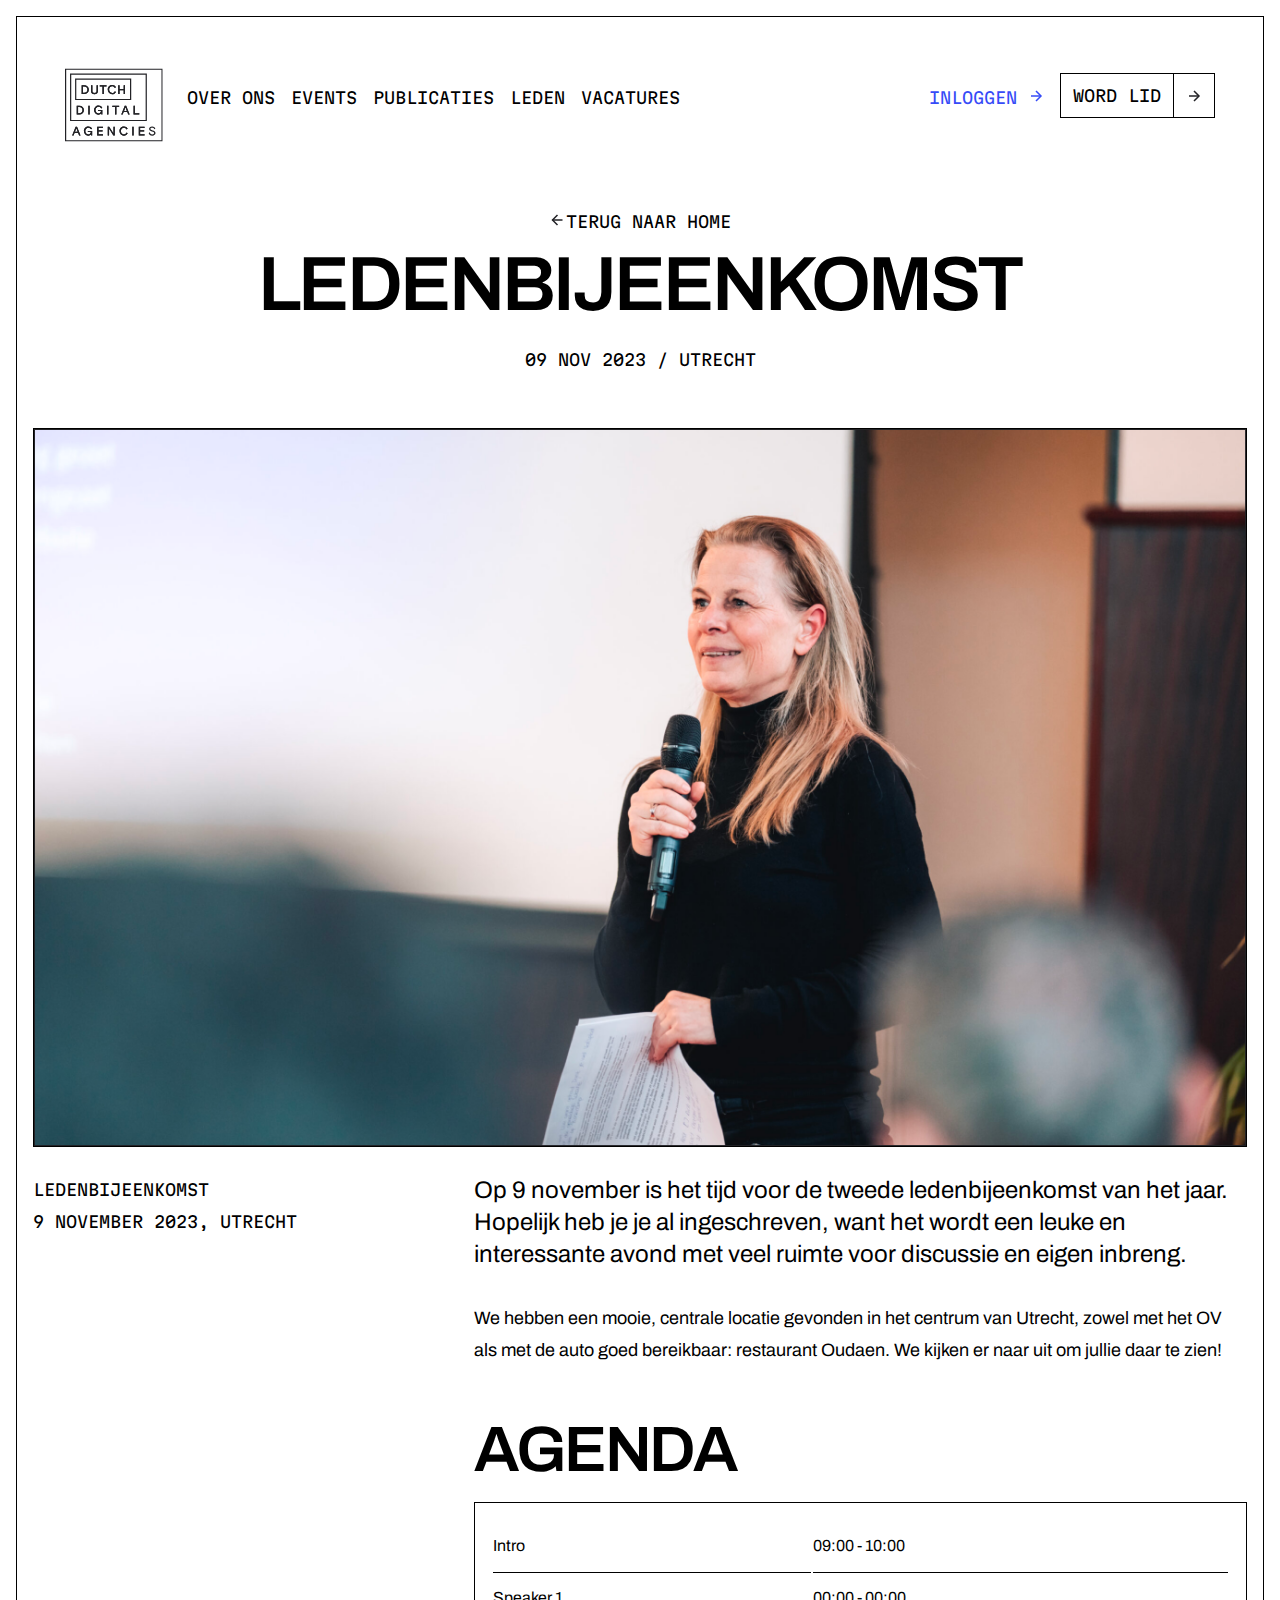
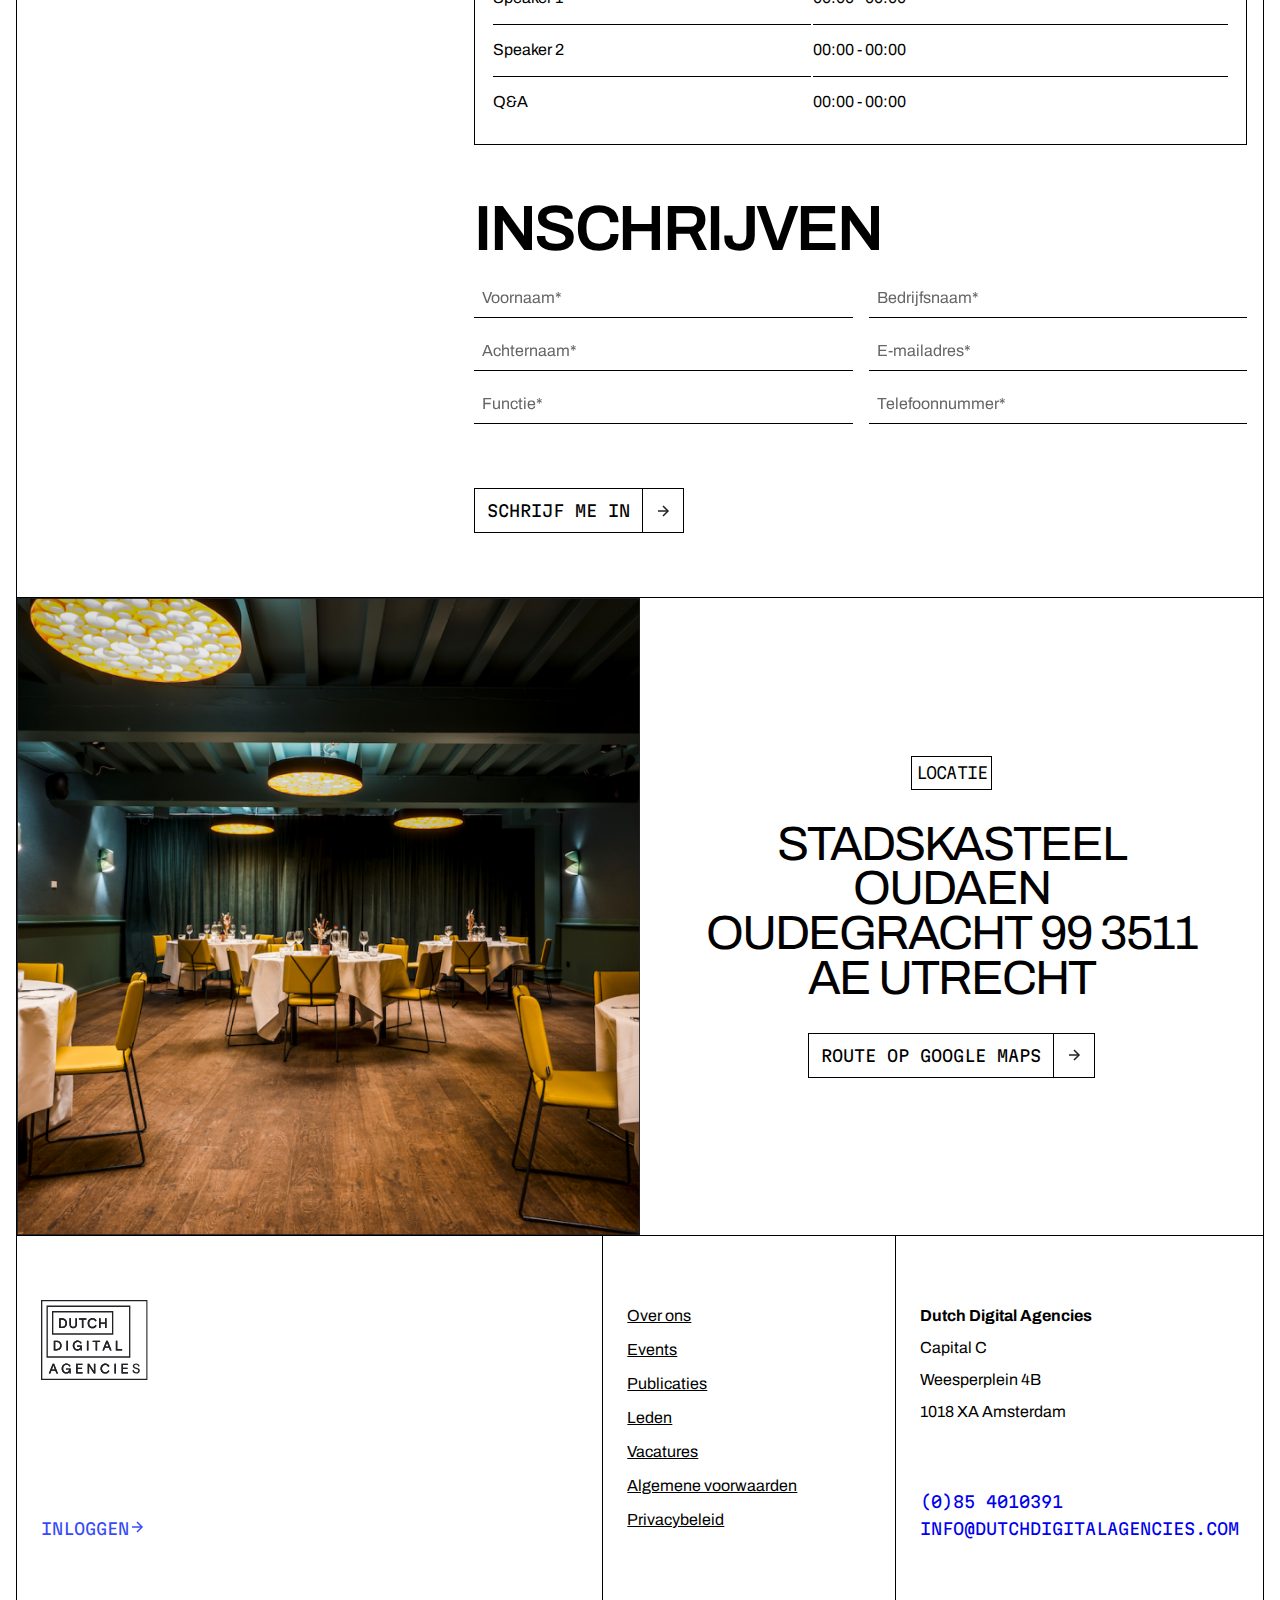
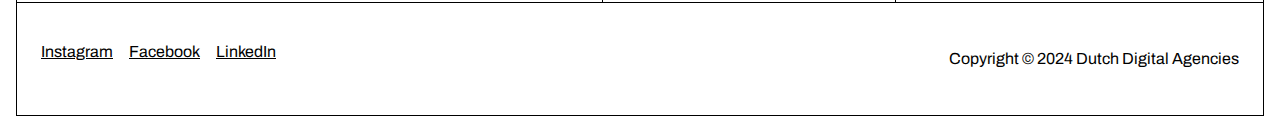
==== detailpagina.html @ 6104a341 "hover bij filter + 1rem button tekst" ====
<!DOCTYPE html>
<html lang="nl">
<head>
    <meta charset="UTF-8">
    <meta name="viewport" content="width=device-width, initial-scale=1.0">
    <title>Detailpagina</title>
    <link rel="stylesheet" href="./styles/dda-gezamenlijk.css">
    <link rel="stylesheet" href="./styles/detailpagina.css">
    <link rel="stylesheet" href="./styles/font.css">
    
    <script defer src="./index.js"></script>
</head>
<body>
    
    <header>
        <nav>
            <a href="index.html"><img src="assets/logo.svg" alt="Dutch Digital Agencies"></a>
            
            <div class="off-screen-menu ">
                <ul>
                    <li><a href="">over ons</a></li>
                    <li><a href="">events</a></li>
                    <li><a href="">publicaties</a></li>
                    <li><a href="">leden</a></li>
                    <li><a href="">vacatures</a></li>

                    <li class="align-right"><a class="blauwe-link" href="">inloggen <img src="assets/right-blauw.svg" alt=""></a></li>
                    <li><a class="btn" href=""><span>word lid</span><div><img src="assets/arrow-right.svg" alt=""></div></a></li>
                </ul>
            </div>

            <button class="ham-menu" aria-label="navigatie menu">
                <span></span>
                <span></span>
                <span></span>
            </button>
        </nav>
    </header>


    <main>
        <section class="top">
            <a href="index.html"><img src="assets/arrow-left.svg" alt="">terug naar home</a>
            <h1>Leden&shy;bijeenkomst</h1>
            <p class="data">09 nov 2023 / Utrecht</p>
            <img class="height" src="assets/leden-bijeenkomst.png" alt="">
        </section>

        <section class="info">
            <h2 class="visually-hidden">informatie</h2>
            <p class="data">Ledenbijeenkomst<br>9 november 2023, Utrecht</p>
            <p class="groot">Op 9 november is het tijd voor de tweede ledenbijeenkomst van het jaar. Hopelijk heb je je al ingeschreven, want het wordt een leuke en interessante avond met veel ruimte voor discussie en eigen inbreng.</p>
            <p class="klein">We hebben een mooie, centrale locatie gevonden in het centrum van Utrecht, zowel met het OV als met de auto goed bereikbaar: restaurant Oudaen. We kijken er naar uit om jullie daar te zien!</p>
        </section>

        <section class="tabellen">
            <h3 class="xxl">Agenda</h3>
            <table>
                <tr>
                    <td>Intro</td>
                    <td>09:00 - 10:00</td>
                </tr>
                <tr>
                    <td>Speaker 1</td>
                    <td>00:00 - 00:00</td>
                </tr>
                <tr>
                    <td>Speaker 2</td>
                    <td>00:00 - 00:00</td>
                </tr>
                <tr>
                    <td>Q&A</td>
                    <td>00:00 - 00:00</td>
                </tr>
            </table>

            <h3 class="xxl">Inschrijven</h3>
            <form action="#" class="styling-form">
        <div class="left-container">   
                <label>
                    <span>Voornaam</span>
                    <input type="text" required placeholder=" ">
                </label>
                <label>
                    <span>Achternaam</span>
                    <input type="text" required placeholder=" ">
                </label>
                <label>
                    <span>Functie</span>
                    <input type="text" required placeholder=" ">
                </label>
        </div> 
        <div class="right-container">  
                <label>
                    <span>Bedrijfsnaam</span>
                    <input type="text" required placeholder=" ">
                </label>
                <label>
                    <span>E-mailadres</span>
                    <input type="email" required placeholder=" ">
                </label>
                <label>
                    <span>Telefoonnummer</span>
                    <input type="tel" required placeholder=" ">
                </label>
        </div> 
            </form>

             <a href="" class="btn"><span>Schrijf me in</span><div><img src="assets/arrow-right.svg" alt=""></div></a>
        </section>

        <section class="locatie">
            <img class="height" src="assets/location_img.png" alt="">  
        <div class="flex-container"> 
            <p class="label">locatie</p>
            <h4 class="xl">Stadskasteel Oudaen Oudegracht 99 3511 AE Utrecht</h4>
            <a href="https://www.google.com/maps/dir//Oudegracht+99,+3511+AE+Utrecht/@52.0928387,5.0342908,12z/data=!4m8!4m7!1m0!1m5!1m1!1s0x47c66f449d84135b:0x127b36b2253451be!2m2!1d5.116691!2d52.0928674?entry=ttu&g_ep=EgoyMDI0MTEyNC4xIKXMDSoASAFQAw%3D%3D" 
                class="btn"><span>route op google maps</span><div><img src="assets/arrow-right.svg" alt=""></div></a>  <!-- link nog toevoegen -->
        </div>
        </section>
    </main>


    <footer>
        <div class="first">
            <img id="logo" src="assets/logo.svg" alt="logo">
            <a href="" class="blauwe-link">inloggen<img src="assets/right-blauw.svg" alt=""></a>
        </div>

        <nav class="second">
            <ul>
                <li><a href="">Over ons</a></li>
                <li><a href="">Events</a></li>
                <li><a href="">Publicaties</a></li>
                <li><a href="">Leden</a></li>
                <li><a href="">Vacatures</a></li>
                <li><a href="">Algemene voorwaarden</a></li>
                <li><a href="">Privacybeleid</a></li>
            </ul>
        </nav>

        <div class="third">
            <p><b>Dutch Digital Agencies</b>
                <br>Capital C
                <br>Weesperplein 4B
                <br>1018 XA Amsterdam
            </p>
        
           <div class="margin"> 
            <a href="tel:(0)854010391" class="margin">(0)85 4010391</a>
            <a href="mailto:info@dutchdigitalagencies.com">info@dutchdigitalagencies.com</a>
            </div>
        </div>
    </footer>

    <section class="bottom">
        <h2 class="visually-hidden">socials</h2>
        <div class="socials">
            <a href="https://www.instagram.com/dutchdigitalagencies/">Instagram</a>
            <a href="https://www.facebook.com/DutchDigitalAgencies/">Facebook</a>
            <a href="https://nl.linkedin.com/company/dutch-digital-agencies">LinkedIn</a>
        </div>
        <p class="footer">Copyright © 2024 Dutch Digital Agencies</p>
    </section>
</body>
</html>
---- styles/dda-gezamenlijk.css ----
/* Schrijf hier de verschillende stijlen, die gedeeld gaan
   worden door jullie projecten */

body {
  --primary-font: "archivo", verdana;
  --secondary-font: "martianmono", sans-serif;
  --white: #ffffff;
  --black: #000000;
  --grey: #666666;
  --blue: #364bf7;
  --important: #f7e19f;
  --letter-spacing: -0.04em; /* -4% van de font size */

  /* spacing */
  --size-xs: 0.5rem;
  --size-sm: 1rem;
  --size-md: 2rem;
  --size-lg: 3rem;
  --size-xl: 4rem;
  --size-xxl: 6rem;

  --border: 1px solid black;
  
  /* default */
  background: var(--white);
  font-family: var(--primary-font);
}

/* CSS reset */
/* ! zet deze aan in je eigen project */
* {
  /* padding: 0;
  margin: 0; */
  box-sizing: border-box;
}

html {
  scroll-behavior: smooth;
  min-height: 100vh;
}

img {
  max-width:100%;
}

/* Typografie */
h1,
.xxxl {
  font-size: clamp(2.5rem, 6vw, var(--size-xxl));
  font-weight: 600; /* stays semibold */
  letter-spacing: var(--letter-spacing);
  line-height: clamp(1em, 5vw, var(--size-xxl));
  text-transform: uppercase;
}

h2,
.xxl {
  font-size: clamp(2.5rem, 5vw, var(--size-xl));
  font-weight: 600; /* stays semibold */
  letter-spacing: var(--letter-spacing);
  line-height: 2.5rem;
}

h3,
.xl {
  font-size: clamp(var(--size-md), 4vw, 3rem);
  font-weight: 400; /* regular on sm | semiBold on md+ */
  letter-spacing: var(--letter-spacing);
  line-height: clamp(1.5rem, 3.5vw, 1em);
  text-transform: uppercase;
}

h4,
.lg {
  font-size: clamp(1.5rem, 3.5vw, var(--size-md));
  font-weight: 400; /* stays regular */
  letter-spacing: 0;
  line-height: clamp(var(--size-md), 3vw, 2.5rem);
}

h5,
h6,
.md {
  font-size: clamp(1.125rem, 2vw, 1.5rem);
  font-weight: 600; /* stays semibold */
  letter-spacing: 0;
  line-height: clamp(var(--size-md), 2vw, 2.5rem);
}

h6,
.light {
  font-weight: 400; /* stays regular */
}

p,
.sm {
  font-size: clamp(var(--size-sm), 2.5vw, 1.125rem);
  font-weight: 400; /* stays regular */
  letter-spacing: 0;
  line-height: clamp(1.5rem, 2.5vw, var(--size-md));
}

.subtext,
.xs,
p:has(time) {
  font-size: var(--size-sm);
  font-weight: 400; /* stays regular */
  letter-spacing: var(--letter-spacing);
  line-height: 1.5rem;
  font-family: var(--secondary-font);
}

p:has(time) {
  text-transform: uppercase;
}

time::after {
  content: "/";
  padding: 0 0.5rem;
}

.label {
  font-size: var(--size-sm);
  font-family: var(--secondary-font);
  font-weight: 300;
  letter-spacing: -0.06em;
  border: 1px solid var(--black);
  text-transform: uppercase;
  padding: 0 4px  ;
}

.neutral {
  font-weight: 400;
}

.semi-bold {
  font-weight: 600;
}

.bold {
  font-weight: 700;
}

/* Formulier elementen */

/* Extra */
/* ::selection {
  background-color: var(--important);
  color: var(--white);
} */
---- styles/detailpagina.css ----
/* CSS RESET */
* {
    margin: 0;
    padding: 0;
    box-sizing: border-box;
}
body {
    position: relative;

    @media (width > 44rem) {
        margin: var(--size-sm);
        border: var(--border);
    }
}

/* FONTS */
p.label {
    font-weight: light;
    border: var(--border);
    padding: 0 4px;
    width: fit-content;
    font-size: 1rem;
    text-transform: uppercase;

    abbr {
        text-decoration: none;
    }
}
p.data {
    font-family: "martianmono";
    font-size: var(--size-sm);
    text-transform: uppercase;
}

a {
    font-family: "martianmono";
    text-transform: uppercase;
    text-decoration: none;
    font-size: var(--size-sm);

}
a.blauwe-link {
    color: var(--blue);
}

.visually-hidden {
    display: none;
}

/* OVERIGE ALGEMENE STYLING */
.btn {
    border: var(--border);
    display: flex;
    align-items: center;
    background-color: var(--white);
    font-family: var(--secondary-font);
    width: fit-content;                 /* zorgt dat border niet plakt in uitklap nav */
    color: var(--black);
    font-size: 1rem;

    
    span {
        padding: .75rem;
        border-right: var(--border);
    }
    
    div {
        height: 2.5rem;
        width: 2.5rem;
        display: flex;
        justify-content: center;
        align-items: center;
    }
    img {
        height: 1rem;
        width: 1rem;
    }
}
li {
    list-style-type: none;
}


header {
    top: 0;
    position: sticky;

    img {
        height: 40px;

        @media (width > 30rem) {
            height: 3.75rem;
        }

        @media (width > 48rem) {
            height: 5rem;
        }
    }
}

section.top {
    padding: var(--size-xxl) var(--size-sm) 0rem;
    background-color: rgba(0, 0, 0, 0);
    text-align: center;
    margin: auto;

    a {
        color: var(--black);
        line-height: var(--size-sm);
    }

    h1 {
        margin-top: var(--size-sm);
        margin-bottom: var(--size-sm);
    }

    img.height {
        margin-top: var(--size-lg);
        border: var(--border);
    }

    p {
        line-height: 1.75rem;
    }

    @media (width > 48rem) {
        padding-top: var(--size-sm);

        h1 {
            margin-top: var(--size-sm);
            margin-bottom: var(--size-sm);
        }

        p {
            line-height: 2.5rem;
            /* padding-top: var(--size-sm); */
        }

        img.height {
            content: url("../assets/leden-groot.png");
        }
    }
}

section.info {
    padding: 1.5rem var(--size-sm) 0;

    .groot {
        padding-top: var(--size-lg);
        padding-bottom: var(--size-md);
        font-size: 1.5rem;
        font-weight: 400;
    }

    @media (width > 48rem) {
        display: grid;
        grid-template-columns: 2fr 3.5fr;

        p.groot {
            padding-top: 0;
        }
        p.klein {
            grid-column: 2;
        }
    }
}

section.tabellen {
    padding: var(--size-lg) var(--size-sm) 0;
    
    h3 {
        padding-bottom: var(--size-md);
        text-transform: uppercase;
    }

    /* TABLE STYLING */
    table {
        border: var(--border);
        padding: var(--size-sm);
        width: 100%;
        margin-bottom: var(--size-lg);
        /* border-collapse: collapse;       zorgt voor geen ruimte tussen de tr */
    }
    td {
        padding-top: var(--size-sm);
        padding-bottom: var(--size-sm);
        border-collapse: collapse;
    }
    tr + tr td {                        /*  elke opeenvolgende tr behalve eerst want die volgt niet op */
       border-top: var(--border);
    }
    tr:last-child {
        margin-bottom: var(--size-sm);
    }

    /* FORMS STYLING */
    .styling-form {
        font-family: "archivo";
        
        label {
            display:grid;
        }
        label span {
            padding:.5em;
            color: var(--grey);
            pointer-events:none;
            grid-area: 1/1;
            transition: .2s;                            /* snelheid naar boven verplaatsen */
            z-index: 1;                                 /* zorgt dat de tekst geen waas krijgt omdat het achter background color staat */
        }
        label:has([required]) span::after {             /* voegt verplicht teken toe als 'required' veld is */
            content:"*";
        }
        label:has(:focus) span,
        label:not(:has(:placeholder-shown)) span {
            translate: 0 -1.2em;                        /* naar boven maar ook verplaatsen tekst  */
            color:var(--blue);
        }
        input {
            grid-area: 1/1;
            font:inherit;                               /* font evengroot als invulvaktekst */
            border: 0px;                                /* geen lijn om invulvak */
            border-bottom: 1px solid black;
            background-color: #fff8;
            width: 100%;
    
            padding-bottom: .2em;  
            outline:none;                               /* geen lijn om invulvak wanneer geselcteerd */
            margin: 1rem 0 1rem;
        }
    .table2 {
        padding-top: var(--size-md);
    }

    a {
        margin-top: var(--size-lg);
    }
}
    a {
        margin-top: var(--size-lg);
        margin-bottom: var(--size-xl);
    }


    @media (width > 48rem) {
        display: grid;
        grid-template-columns: 2fr 3.5fr;
        padding-top: var(--size-xl);

        table {
            margin-bottom: var(--size-xl);
        }

        * {
            grid-column: 2;
        }

        form {
            display: grid;
            grid-template-columns: 1fr 1fr;
            gap: var(--size-sm);
        }
        .left-container {
            grid-column: 1;
        }
        .right-container {
            grid-column: 2;
        }
        

    }
}

section.locatie {
    padding: 0;
    margin: auto;
    text-align: center;
    display: grid;
    justify-content: center;

    .flex-container {
        display: flex;
        flex-direction: column;
        justify-content: center;
        align-items: center;
        padding: var(--size-sm);
    }

    img.height {
        border: var(--border);
        margin-bottom: var(--size-sm);
    }
    h4.xl {
        padding-top: var(--size-md);
        padding-bottom: var(--size-md);
    }

    @media (width > 48rem) {
        display: grid;
        grid-template-columns: 1fr 1fr;
        border-top: var(--border);

        img.height {
            grid-column: 1;
            margin-bottom: 0;
            border: none;
        }
        .flex-container {
            padding: var(--size-lg);
        }
    }
}

/* FOOTER */
.first {
    border-top: var(--border);
    padding: 4rem 1.5rem;
    display: flex;
    flex-direction: column;
    justify-content: space-between;

    img#logo {
        height: 5rem;
        margin-right: auto;
    }
    a.blauwe-link {
        margin-top: 2.5rem;
    }
}

.second {
    border-top: var(--border);
    padding: 4rem 1.5rem;

    a {
        font-family: "archivo";
        text-transform: none;
        text-decoration: underline;
        color: var(--black);
    }

    li {
        padding-bottom: 8px;
    }

    li:last-child {
        padding-bottom: 0px;
    }
}

.third {
    padding: 4rem 1.5rem;

    a {
        hyphens: auto;
    }
    .margin {
        margin-top: var(--size-md);
        display: flex;
        flex-direction: column;
        gap: var(--size-xs);
    }
}

footer {
    @media (width > 36rem) {
        border-top: var(--border);
        display: grid;
        grid-template-columns: 1fr 1fr 1fr;

        .first,
        .second,
        .third {
            border-top: 0px;
            border-bottom: 0px;
        }

        .second,
        .third {
            border-left: var(--border);
        }

        p {
            font-size: var(--size-sm);
        }
    }

    @media (width > 48rem) {
        border-top: var(--border);
        display: grid;
        grid-template-columns: 2fr 1fr 1fr;
    }
}

section.bottom {
    border-top: var(--border);
    padding: 2.5rem 1.5rem;

    a {
        font-family: "archivo";
        text-transform: none;
        text-decoration: underline;
        color: var(--black);
    }

    .socials {
        display: flex;
        gap: var(--size-sm);
    }

    @media (width > 30rem) {
        p {
            font-size: var(--size-sm);
        }
    }

    @media (width > 48rem) {
        display: flex;
        justify-content: space-between;
    }
}

/* HAMBURGER MENU */
.off-screen-menu {
    background-color: var(--white);
    height: 100vh;
    width: 100%;
    max-width: 450px;
    position: fixed;
    top: 0;
    right: -450px;
    display: flex;
    flex-direction: column;
    justify-content: center;
    text-align: left;
    padding-left: 1.5rem;
    transition: .3s ease;
    opacity: 100%;
    
    li {
        margin-top: 2.5rem;
    }
    .align-right {
        border-top: var(--border);
        width: 25rem;
        padding-top: 3rem
    }
    a {
        font-size: var(--size-sm);
        color: var(--black);
    }
    a.blauwe-link {
        color: var(--blue);
    }
    img {
        height: var(--size-sm);
    }

    @media (width > 68rem) {
        position: relative;
        max-width: 100%;
        height: fit-content;
        right: auto;

        ul {
            display: flex;
            gap: var(--size-sm);
            align-items: center;
            margin-top: var(--size-xs);
        }
        li {
            margin-top: 0;
        }
        .align-right {
            margin-left: auto;      /* zorgt voor ruimte in nav */
            border-top: none;
            padding-top: 0;
            width: fit-content;
        }
        a {
            color: var(--black);
        }
    }

}

.off-screen-menu.active {
    right: 0;

    header::before {
        right: 0;
    }
}

nav {
    padding: .75rem 1rem .75rem 1rem;
    display: flex;
    border-bottom: var(--border);
    background-color: var(--white);

    @media (width > 30rem) {
        font-size: 1.25rem;
    }

    @media (width > 44rem) {
        border-bottom: 0px;
    }

    @media (width > 68rem) {
        font-size: 1.5rem;
        border-bottom: none;
        padding: var(--size-lg);

        a.blauwe-link {
            color: var(--blue);
        }
    }
}

header::before {
    content: '';
    position: fixed;
    width: 100%;
    height: 100%;
    background-color: rgba(0, 0, 0, 0);
    left: 0;
    top: 0;
    transition: background-color 0.4s ease-out;
    pointer-events: none;
}

body:has(header .active) {
    header::before {
        background-color: rgba(0, 0, 0, 0.3);
    }
}

.ham-menu {
    height: 50px;
    width: 40px;
    margin-left: auto;
    position: relative;
    border: 1px solid;
    height: 2.5rem;
    width: 2.5rem;
    background-color: var(--white);

    @media (width > 68rem) {
        display: none;
    }
}

.ham-menu.active {
    position: sticky;
}

.ham-menu span {
    height: 3px;
    width: 24px;
    background-color: var(--black);
    position: absolute;
    left: 50%;
    top: 50%;
    transform: translate(-50%, -50%);
    transition: .3s ease;
}

.ham-menu span:nth-child(1) {
    top: 30%;
}

.ham-menu span:nth-child(3) {
    top: 70%;
}

.ham-menu.active span:nth-child(1) {
    top: 50%;
    transform: translate(-50%, -50%) rotate(45deg);
}

.ham-menu.active span:nth-child(2) {
    opacity: 0;
}

.ham-menu.active span:nth-child(3) {
    top: 50%;
    transform: translate(-50%, -50%) rotate(-45deg);
}
---- styles/font.css ----
@font-face {
    font-family: "archivo";
    src: url("../fonts/Archivo-VariableFont.woff2") format('woff2');
}
@font-face {
    font-family: "martianmono";
    src: url("../fonts/MartianMono-VariableFont.ttf") format('truetype');
}

body {
    text-rendering: optimizeLegibility;
    -webkit-font-smoothing: antialiased;
    -webkit-text-stroke: 1px transparent;
    -moz-osx-font-smoothing: grayscale;
}
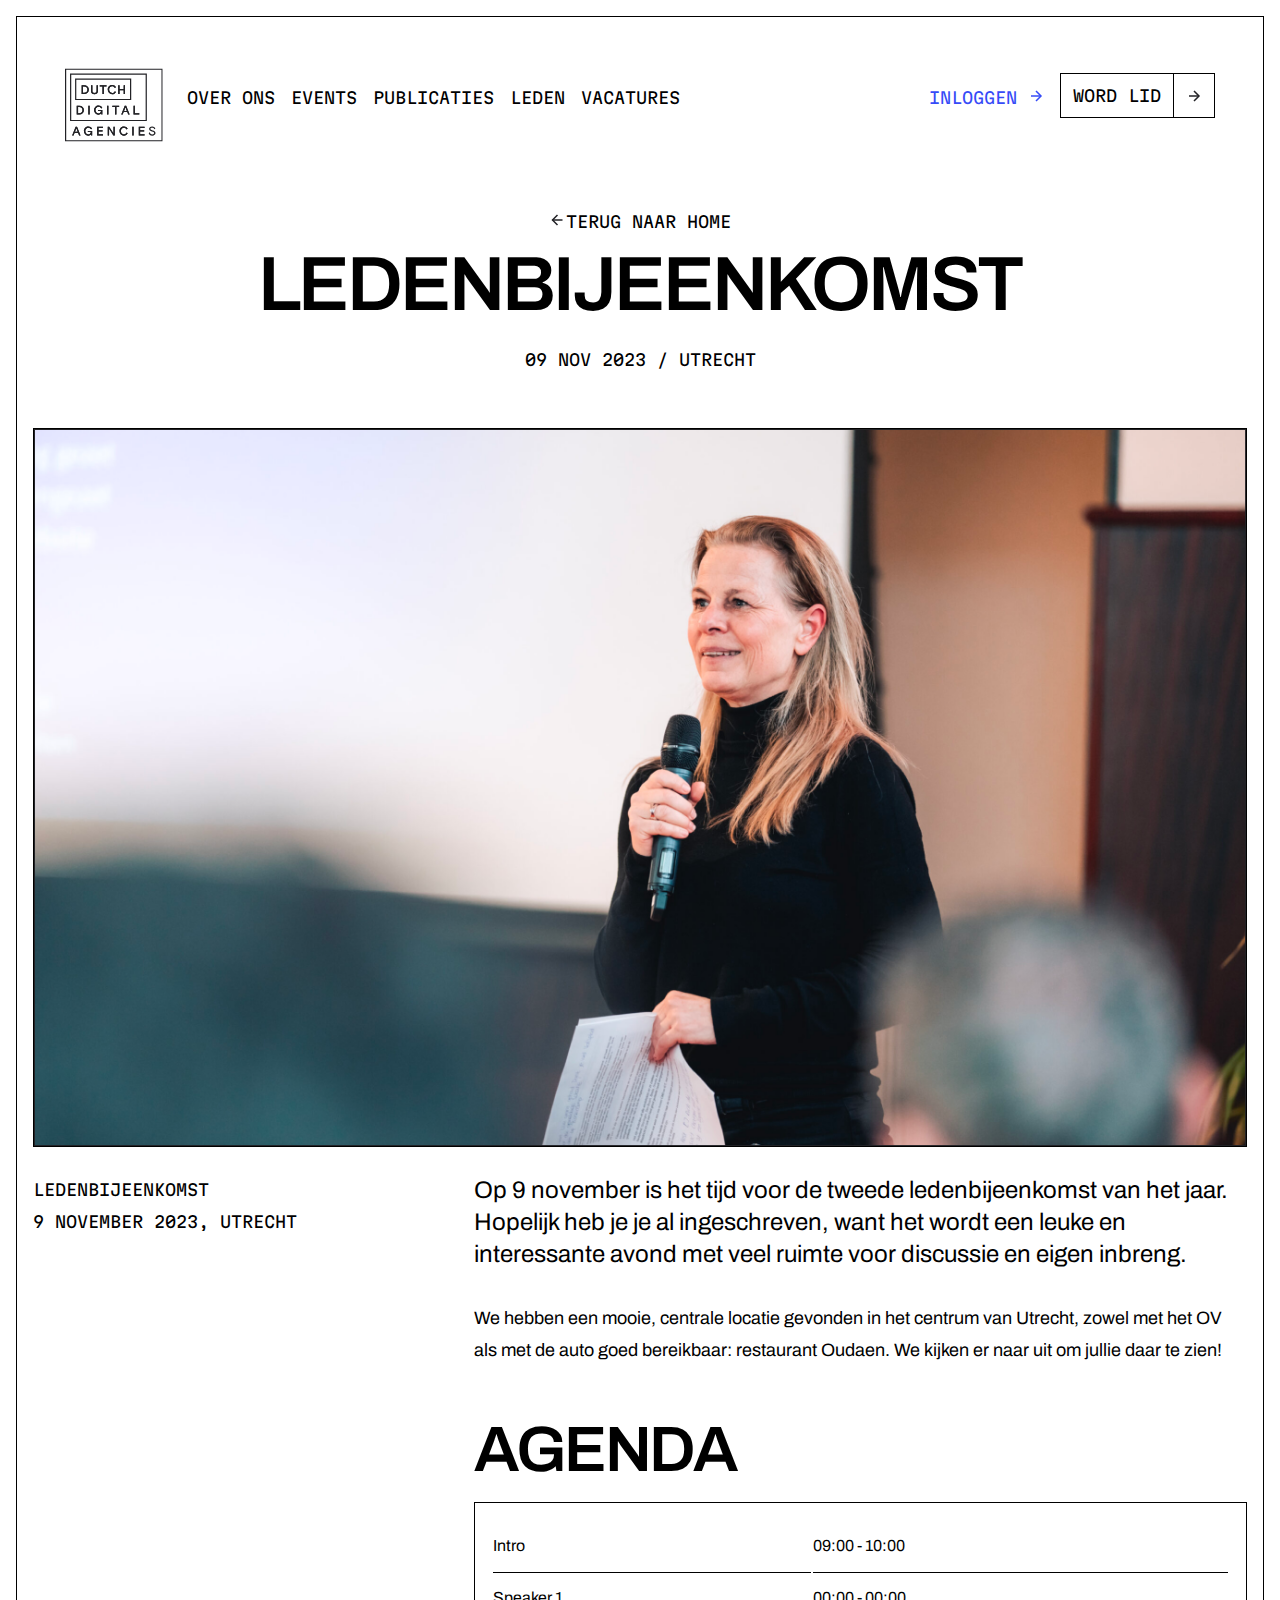
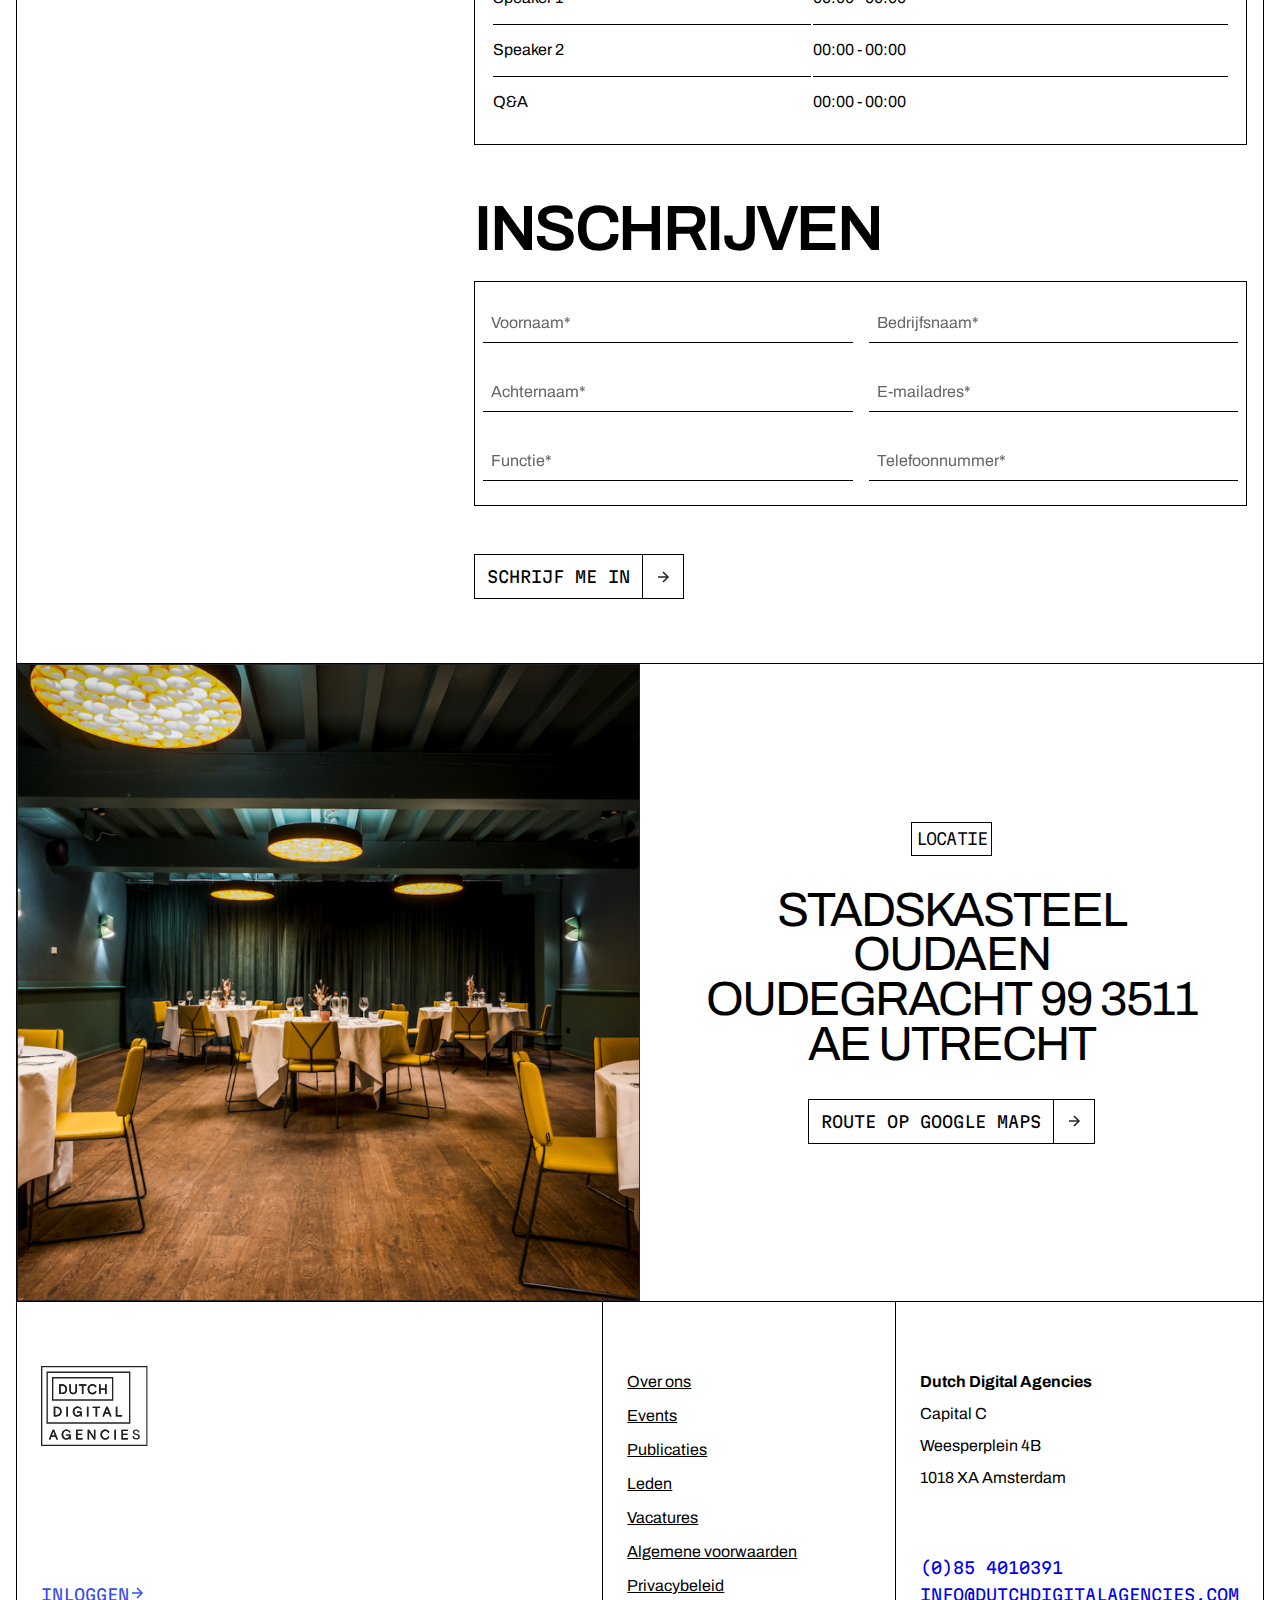
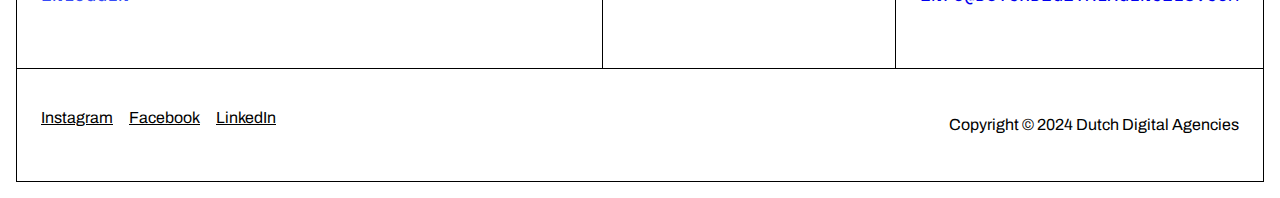
==== commit bce025ec: "x" ====
--- a/detailpagina.html
+++ b/detailpagina.html
@@ -19,7 +19,7 @@
             <div class="off-screen-menu ">
                 <ul>
                     <li><a href="">over ons</a></li>
-                    <li><a href="">events</a></li>
+                    <li><a href="index.html">events</a></li>
                     <li><a href="">publicaties</a></li>
                     <li><a href="">leden</a></li>
                     <li><a href="">vacatures</a></li>
--- a/styles/dda-gezamenlijk.css
+++ b/styles/dda-gezamenlijk.css
@@ -141,6 +141,10 @@
   font-weight: 700;
 }
 
+/* @view-transition {
+  navigation: auto;
+} */
+
 /* Formulier elementen */
 
 /* Extra */
--- a/styles/detailpagina.css
+++ b/styles/detailpagina.css
@@ -108,6 +108,10 @@
         color: var(--black);
         line-height: var(--size-sm);
     }
+    a:hover {
+            color: var(--blue);
+            cursor: pointer;
+    }
 
     h1 {
         margin-top: var(--size-sm);
@@ -196,9 +200,12 @@
     /* FORMS STYLING */
     .styling-form {
         font-family: "archivo";
+        border: var(--border);
+        padding: var(--size-xs);
         
         label {
             display:grid;
+            padding-top: var(--size-sm);
         }
         label span {
             padding:.5em;
@@ -586,3 +593,21 @@
     top: 50%;
     transform: translate(-50%, -50%) rotate(-45deg);
 }
+
+.btn:hover {
+    border: 1px solid var(--blue);
+    border-right: 1px solid var(--blue);
+    color: var(--blue);
+    img {
+        content: url("../assets/plus-blauw.png");
+    }
+    span {
+        border-right: 1px solid var(--blue);
+    }
+}
+
+nav a:hover {
+    color: var(--blue);
+    cursor: pointer;
+}
+
